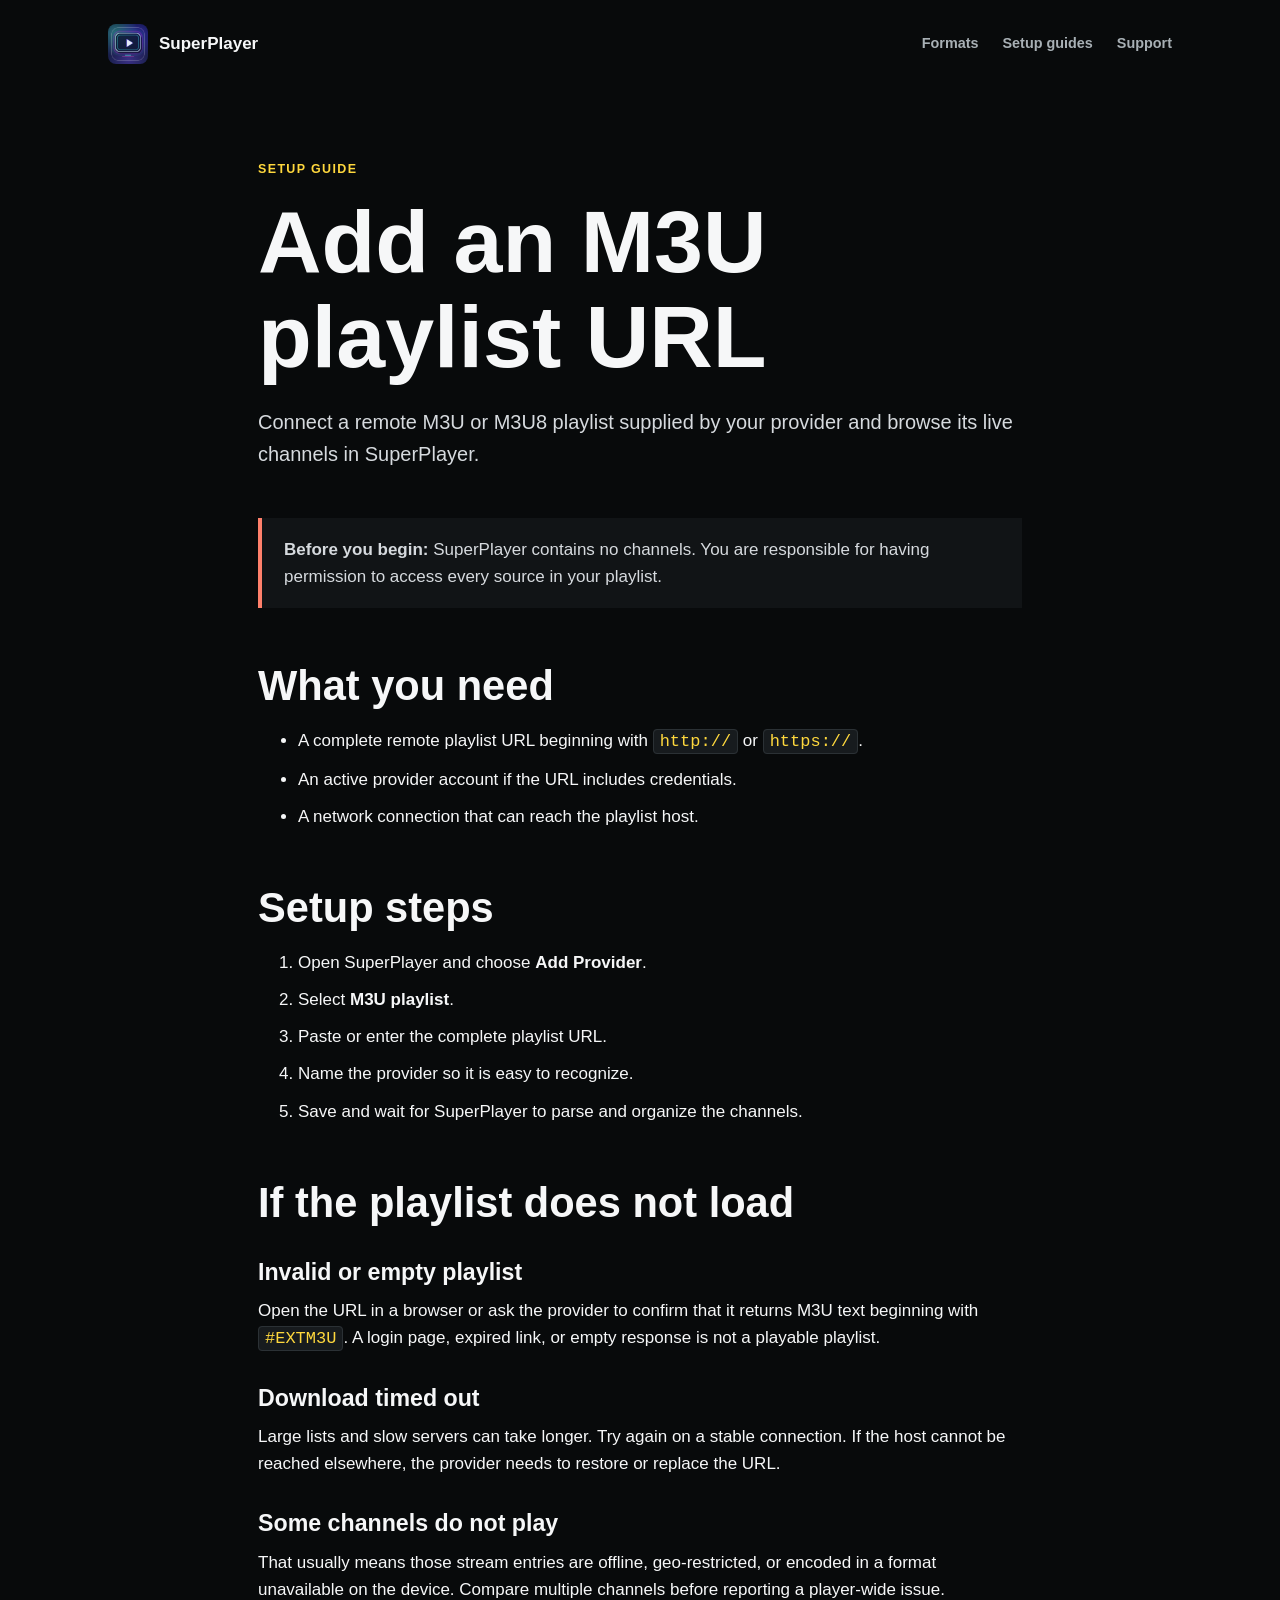
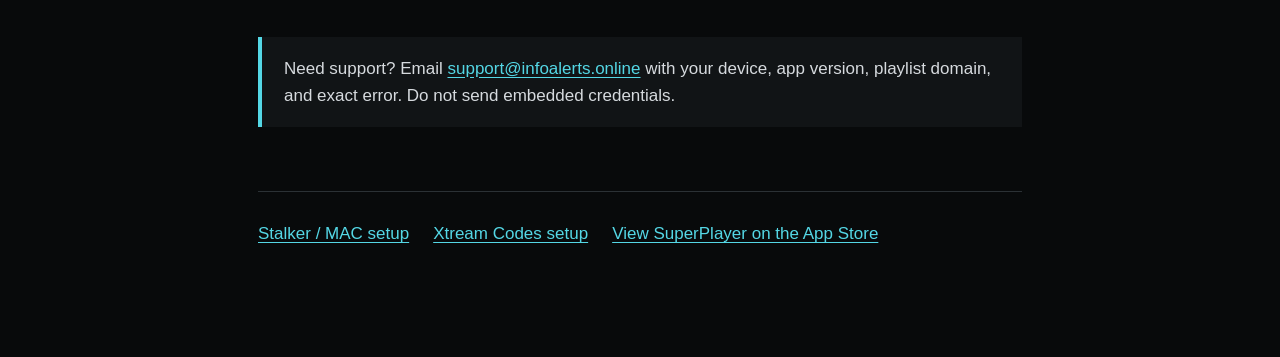
==== m3u-playlist-setup.html @ 6f810b03 "Build product landing page and setup guides" ====
<!DOCTYPE html>
<html lang="en">
<head>
  <meta charset="utf-8"><meta name="viewport" content="width=device-width, initial-scale=1">
  <title>How to Add an M3U Playlist on Apple TV | SuperPlayer</title>
  <meta name="description" content="Add a remote M3U or M3U8 playlist URL to SuperPlayer on Apple TV, iPhone, iPad, or Mac and troubleshoot common playlist errors.">
  <link rel="canonical" href="https://albertomontagnese.github.io/stalker-player-plus-site/m3u-playlist-setup.html">
  <link rel="icon" href="assets/app-icon.png"><link rel="stylesheet" href="style.css">
</head>
<body>
  <header class="site-header"><a class="brand" href="index.html"><img src="assets/app-icon.png" alt="" width="40" height="40"><span>SuperPlayer</span></a><nav><a href="index.html#formats">Formats</a><a href="index.html#guides">Setup guides</a><a href="support.html">Support</a></nav></header>
  <main class="article-shell">
    <p class="eyebrow">Setup guide</p>
    <h1>Add an M3U playlist URL</h1>
    <p class="lede">Connect a remote M3U or M3U8 playlist supplied by your provider and browse its live channels in SuperPlayer.</p>
    <div class="notice warning"><strong>Before you begin:</strong> SuperPlayer contains no channels. You are responsible for having permission to access every source in your playlist.</div>
    <h2>What you need</h2>
    <ul><li>A complete remote playlist URL beginning with <code>http://</code> or <code>https://</code>.</li><li>An active provider account if the URL includes credentials.</li><li>A network connection that can reach the playlist host.</li></ul>
    <h2>Setup steps</h2>
    <ol><li>Open SuperPlayer and choose <strong>Add Provider</strong>.</li><li>Select <strong>M3U playlist</strong>.</li><li>Paste or enter the complete playlist URL.</li><li>Name the provider so it is easy to recognize.</li><li>Save and wait for SuperPlayer to parse and organize the channels.</li></ol>
    <h2>If the playlist does not load</h2>
    <h3>Invalid or empty playlist</h3>
    <p>Open the URL in a browser or ask the provider to confirm that it returns M3U text beginning with <code>#EXTM3U</code>. A login page, expired link, or empty response is not a playable playlist.</p>
    <h3>Download timed out</h3>
    <p>Large lists and slow servers can take longer. Try again on a stable connection. If the host cannot be reached elsewhere, the provider needs to restore or replace the URL.</p>
    <h3>Some channels do not play</h3>
    <p>That usually means those stream entries are offline, geo-restricted, or encoded in a format unavailable on the device. Compare multiple channels before reporting a player-wide issue.</p>
    <div class="notice">Need support? Email <a href="mailto:support@infoalerts.online?subject=M3U%20setup%20help">support@infoalerts.online</a> with your device, app version, playlist domain, and exact error. Do not send embedded credentials.</div>
    <nav class="article-nav"><a href="stalker-mac-setup.html">Stalker / MAC setup</a><a href="xtream-codes-setup.html">Xtream Codes setup</a><a href="https://apps.apple.com/app/id6786057037">View SuperPlayer on the App Store</a></nav>
  </main>
</body>
</html>
---- style.css ----
:root {
  color-scheme: dark;
  --bg: #080a0b;
  --surface: #111416;
  --surface-2: #171b1e;
  --fg: #f6f7f8;
  --muted: #a8b0b5;
  --border: #2b3135;
  --yellow: #ffd83d;
  --cyan: #54d7e5;
  --green: #76d69a;
  --coral: #ff806b;
  --content: 1120px;
}

* { box-sizing: border-box; }
html { scroll-behavior: smooth; }
body {
  margin: 0;
  background: var(--bg);
  color: var(--fg);
  font-family: -apple-system, BlinkMacSystemFont, "SF Pro Text", "Segoe UI", sans-serif;
  font-size: 17px;
  line-height: 1.6;
}
img { display: block; max-width: 100%; }
a { color: var(--cyan); text-underline-offset: 3px; }
a:hover { color: var(--yellow); }
h1, h2, h3, p { margin-top: 0; }
h1, h2, h3 { line-height: 1.08; letter-spacing: 0; }
h1 { margin-bottom: 22px; font-size: clamp(4rem, 10vw, 8.5rem); }
h2 { margin-bottom: 18px; font-size: clamp(2rem, 5vw, 4.25rem); }
h3 { margin-bottom: 12px; font-size: 1.45rem; }

.site-header {
  position: relative;
  z-index: 2;
  display: flex;
  align-items: center;
  justify-content: space-between;
  max-width: var(--content);
  margin: 0 auto;
  padding: 24px 28px;
}
.brand { display: inline-flex; align-items: center; gap: 11px; color: var(--fg); font-weight: 750; text-decoration: none; }
.brand img { width: 40px; height: 40px; border-radius: 8px; }
.site-header nav, footer nav { display: flex; flex-wrap: wrap; gap: 24px; }
.site-header nav a, footer nav a { color: var(--muted); font-size: .9rem; font-weight: 650; text-decoration: none; }

.hero { max-width: var(--content); min-height: calc(100vh - 88px); margin: 0 auto; padding: clamp(60px, 10vh, 112px) 28px 0; }
.eyebrow { margin-bottom: 14px; color: var(--yellow); font-size: .78rem; font-weight: 800; letter-spacing: .11em; text-transform: uppercase; }
.hero-copy { max-width: 780px; margin-bottom: 28px; color: #d6dade; font-size: clamp(1.25rem, 2.4vw, 1.85rem); line-height: 1.42; }
.hero-actions { display: flex; flex-wrap: wrap; gap: 12px; margin-bottom: 14px; }
.button { display: inline-flex; min-height: 50px; align-items: center; justify-content: center; border: 1px solid var(--border); border-radius: 6px; padding: 12px 20px; font-weight: 750; text-decoration: none; }
.button.primary { border-color: var(--yellow); background: var(--yellow); color: #12130d; }
.button.secondary { background: var(--surface); color: var(--fg); }
.fine-print { color: var(--muted); font-size: .84rem; }
.product-shot { overflow: hidden; margin: clamp(48px, 8vh, 88px) 0 0; border: 1px solid var(--border); border-bottom: 0; border-radius: 8px 8px 0 0; background: var(--surface); }
.product-shot img { width: 100%; aspect-ratio: 16 / 9; object-fit: cover; }

.section { max-width: var(--content); margin: 0 auto; padding: 112px 28px; }
.section-heading { max-width: 760px; margin-bottom: 40px; }
.section-heading > p:last-child, .device-band p, .support-band p { color: var(--muted); }
.feature-grid { display: grid; grid-template-columns: repeat(3, 1fr); gap: 16px; }
.feature { min-height: 290px; border: 1px solid var(--border); border-radius: 8px; padding: 28px; background: var(--surface); }
.feature p { color: var(--muted); }
.feature-mark { display: grid; width: 42px; height: 42px; place-items: center; margin-bottom: 50px; border-radius: 6px; color: #090b0b; font-weight: 900; }
.xtream .feature-mark { background: var(--cyan); }
.stalker .feature-mark { background: var(--yellow); }
.m3u .feature-mark { background: var(--green); }
.feature a { font-weight: 700; }

.device-band { display: grid; grid-template-columns: .8fr 1.2fr; align-items: center; gap: clamp(36px, 7vw, 92px); padding: 96px max(28px, calc((100vw - var(--content)) / 2)); background: #e9edef; color: #111416; }
.device-band .eyebrow { color: #a84c38; }
.device-band p { color: #485157; }
.device-band img { border: 1px solid #c9ced1; border-radius: 8px; box-shadow: 0 24px 60px rgba(0, 0, 0, .18); }

.guide-list { border-top: 1px solid var(--border); }
.guide-list a { display: grid; grid-template-columns: minmax(220px, .7fr) 1fr; gap: 28px; padding: 25px 0; border-bottom: 1px solid var(--border); color: var(--fg); text-decoration: none; }
.guide-list a:hover strong { color: var(--yellow); }
.guide-list span { color: var(--muted); }

.support-band { display: flex; align-items: center; justify-content: space-between; gap: 36px; max-width: var(--content); margin: 24px auto 96px; border-left: 4px solid var(--coral); padding: 36px 28px; background: var(--surface); }
.support-band div { max-width: 720px; }
.support-band h2 { font-size: clamp(1.7rem, 4vw, 3rem); }

footer { display: grid; grid-template-columns: 1fr auto; gap: 20px 40px; max-width: var(--content); margin: 0 auto; border-top: 1px solid var(--border); padding: 36px 28px 56px; color: var(--muted); font-size: .88rem; }
footer div { display: flex; flex-direction: column; }
footer strong { color: var(--fg); }
footer small { grid-column: 1 / -1; }

.article-shell { max-width: 820px; margin: 0 auto; padding: 72px 28px 112px; }
.article-shell h1 { max-width: 760px; font-size: clamp(2.7rem, 7vw, 5.5rem); }
.article-shell .lede { margin-bottom: 48px; color: #d6dade; font-size: 1.25rem; }
.article-shell h2 { margin-top: 56px; font-size: clamp(1.7rem, 4vw, 2.6rem); }
.article-shell h3 { margin-top: 34px; }
.article-shell li { margin-bottom: 10px; }
.article-shell code { border: 1px solid var(--border); border-radius: 4px; padding: 2px 6px; background: var(--surface-2); color: var(--yellow); }
.notice { margin: 34px 0; border-left: 4px solid var(--cyan); padding: 18px 22px; background: var(--surface); color: #d6dade; }
.notice.warning { border-color: var(--coral); }
.article-nav { display: flex; flex-wrap: wrap; gap: 12px 24px; margin-top: 64px; border-top: 1px solid var(--border); padding-top: 28px; }

@media (max-width: 760px) {
  body { font-size: 16px; }
  .site-header { align-items: flex-start; }
  .site-header nav { justify-content: flex-end; gap: 10px 16px; }
  .site-header nav a:first-child { display: none; }
  .hero { min-height: auto; padding-top: 58px; }
  h1 { font-size: clamp(3.5rem, 20vw, 5.5rem); }
  .section { padding-top: 80px; padding-bottom: 80px; }
  .feature-grid, .device-band { grid-template-columns: 1fr; }
  .feature { min-height: 0; }
  .feature-mark { margin-bottom: 32px; }
  .device-band { padding-top: 72px; padding-bottom: 72px; }
  .guide-list a { grid-template-columns: 1fr; gap: 4px; }
  .support-band { align-items: flex-start; flex-direction: column; margin-right: 18px; margin-left: 18px; }
  footer { grid-template-columns: 1fr; }
  footer small { grid-column: auto; }
}

@media (prefers-reduced-motion: reduce) { html { scroll-behavior: auto; } }

/* Shared layout for the existing support and legal pages. */
.container { max-width: 820px; margin: 0 auto; padding: 48px 28px 96px; }
.container > header { display: flex; align-items: center; justify-content: space-between; gap: 20px; margin-bottom: 48px; border-bottom: 1px solid var(--border); padding-bottom: 24px; }
.container > header h1 { margin: 0; font-size: 1.25rem; }
.container > header nav { display: flex; flex-wrap: wrap; gap: 18px; }
.container > header nav a { margin: 0; color: var(--muted); font-size: .9rem; text-decoration: none; }
.container main h1.title { margin-bottom: 8px; font-size: clamp(2.4rem, 7vw, 4.5rem); }
.container main h2 { margin-top: 48px; font-size: 1.8rem; }
.container main h3 { margin-top: 32px; }
.container .lede { margin-bottom: 32px; color: var(--muted); font-size: 1.2rem; }
.container .card { margin: 28px 0; border: 1px solid var(--border); border-radius: 8px; padding: 24px; background: var(--surface); }
.container > footer { display: flex; max-width: none; align-items: center; justify-content: space-between; margin-top: 64px; padding: 24px 0 0; }
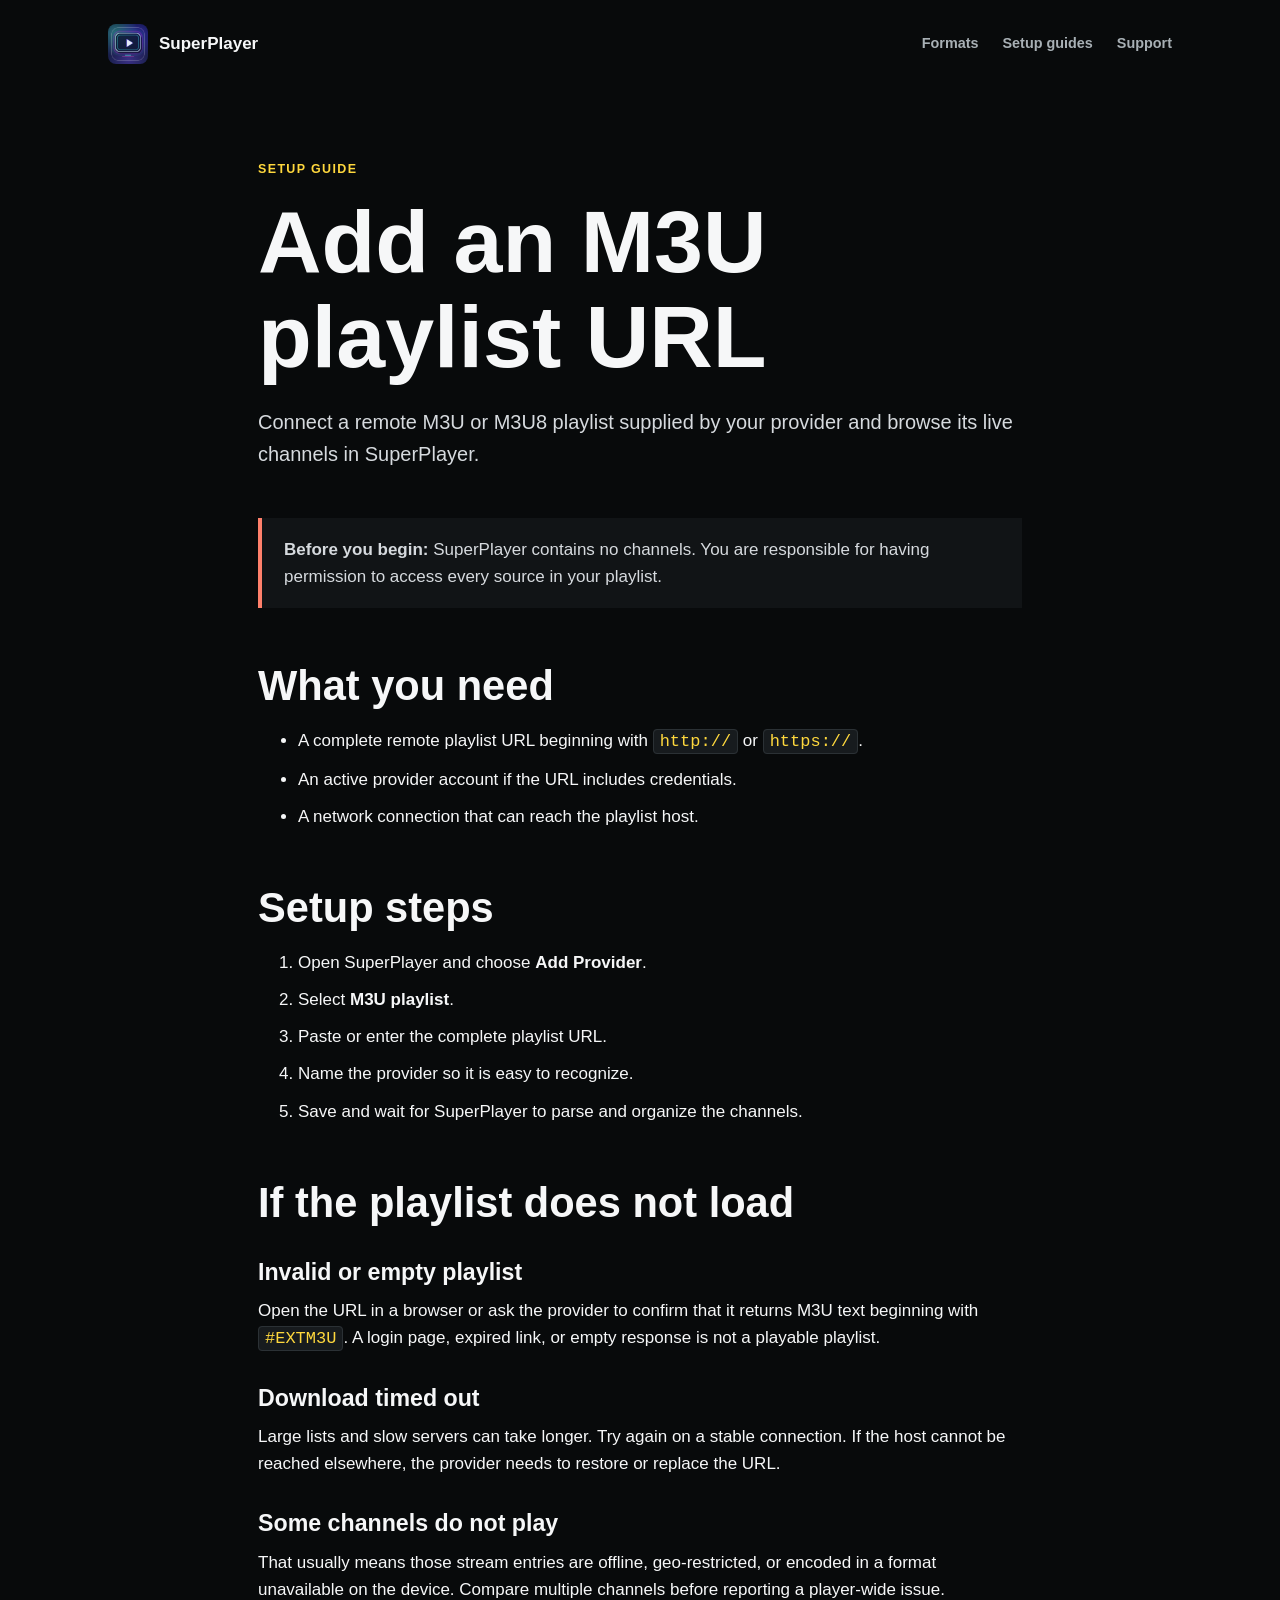
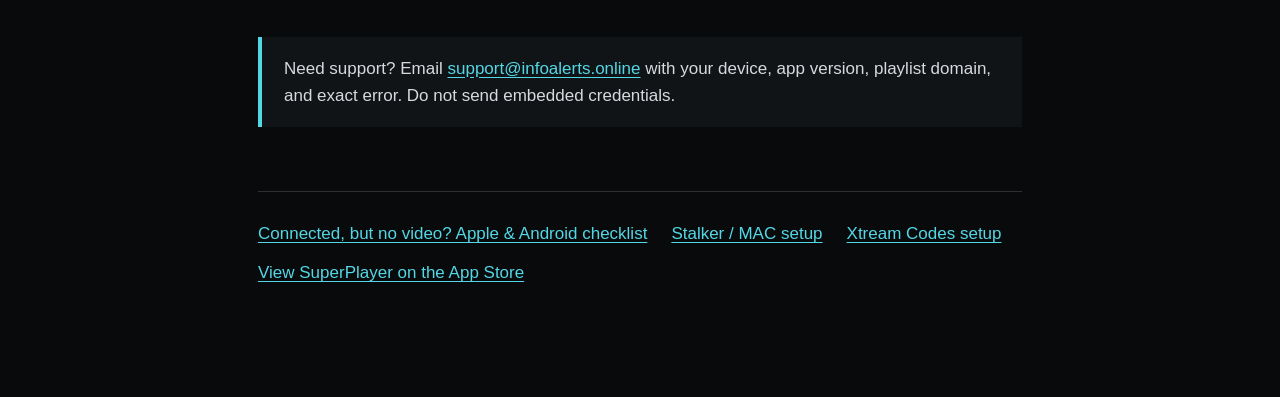
==== commit b881a0c9: "Launch playback troubleshooting guide for Apple and Android" ====
--- a/m3u-playlist-setup.html
+++ b/m3u-playlist-setup.html
@@ -26,7 +26,7 @@
     <h3>Some channels do not play</h3>
     <p>That usually means those stream entries are offline, geo-restricted, or encoded in a format unavailable on the device. Compare multiple channels before reporting a player-wide issue.</p>
     <div class="notice">Need support? Email <a href="mailto:support@infoalerts.online?subject=M3U%20setup%20help">support@infoalerts.online</a> with your device, app version, playlist domain, and exact error. Do not send embedded credentials.</div>
-    <nav class="article-nav"><a href="stalker-mac-setup.html">Stalker / MAC setup</a><a href="xtream-codes-setup.html">Xtream Codes setup</a><a href="https://apps.apple.com/app/id6786057037">View SuperPlayer on the App Store</a></nav>
+    <nav class="article-nav"><a href="iptv-connected-but-not-playing.html">Connected, but no video? Apple &amp; Android checklist</a><a href="stalker-mac-setup.html">Stalker / MAC setup</a><a href="xtream-codes-setup.html">Xtream Codes setup</a><a href="https://oura-beige.vercel.app/go/superplayer/seo_m3u_guide_sep26">View SuperPlayer on the App Store</a></nav>
   </main>
 </body>
 </html>
--- a/style.css
+++ b/style.css
@@ -99,6 +99,11 @@
 .notice { margin: 34px 0; border-left: 4px solid var(--cyan); padding: 18px 22px; background: var(--surface); color: #d6dade; }
 .notice.warning { border-color: var(--coral); }
 .article-nav { display: flex; flex-wrap: wrap; gap: 12px 24px; margin-top: 64px; border-top: 1px solid var(--border); padding-top: 28px; }
+.press-assets { display: grid; grid-template-columns: repeat(2, 1fr); gap: 16px; }
+.press-assets a { overflow: hidden; border: 1px solid var(--border); border-radius: 8px; background: var(--surface); color: var(--fg); text-decoration: none; }
+.press-assets img { width: 100%; aspect-ratio: 16 / 9; object-fit: cover; background: #050607; }
+.press-assets a:first-child img { object-fit: contain; padding: 32px; }
+.press-assets span { display: block; padding: 12px 16px; font-weight: 700; }
 
 @media (max-width: 760px) {
   body { font-size: 16px; }
@@ -114,6 +119,7 @@
   .device-band { padding-top: 72px; padding-bottom: 72px; }
   .guide-list a { grid-template-columns: 1fr; gap: 4px; }
   .support-band { align-items: flex-start; flex-direction: column; margin-right: 18px; margin-left: 18px; }
+  .press-assets { grid-template-columns: 1fr; }
   footer { grid-template-columns: 1fr; }
   footer small { grid-column: auto; }
 }
@@ -132,3 +138,29 @@
 .container .lede { margin-bottom: 32px; color: var(--muted); font-size: 1.2rem; }
 .container .card { margin: 28px 0; border: 1px solid var(--border); border-radius: 8px; padding: 24px; background: var(--surface); }
 .container > footer { display: flex; max-width: none; align-items: center; justify-content: space-between; margin-top: 64px; padding: 24px 0 0; }
+
+.skip-link { position: absolute; top: -100px; left: 20px; z-index: 10; padding: 12px; background: var(--bg); }
+.skip-link:focus { top: 12px; }
+a:focus-visible, summary:focus-visible { outline: 3px solid var(--yellow); outline-offset: 5px; }
+.playback-guide .lede { margin-bottom: 18px; }
+.playback-guide section { scroll-margin-top: 28px; }
+.symptom-picker { display: grid; gap: 10px; margin: 40px 0 64px; }
+.symptom-picker a { display: flex; justify-content: space-between; gap: 20px; padding: 20px; border: 1px solid var(--border); border-radius: 8px; background: var(--surface); color: var(--fg); text-decoration: none; }
+.symptom-picker a:hover { border-color: var(--cyan); }
+.symptom-picker a > span { max-width: 45%; color: var(--muted); font-size: .9rem; }
+.step-label { margin: 60px 0 12px; color: var(--cyan); font-size: .8rem; font-weight: 750; text-transform: uppercase; letter-spacing: .08em; }
+.playback-guide .step-label + h2 { margin-top: 0; }
+.playback-guide details { margin: 28px 0; border: 1px solid var(--border); border-radius: 8px; padding: 18px 22px; }
+.playback-guide summary { cursor: pointer; font-weight: 700; }
+.playback-guide details p { margin: 20px 0 0; }
+.download-panel { margin-top: 64px; padding: 30px; border: 1px solid var(--border); border-top: 4px solid var(--yellow); border-radius: 8px; background: var(--surface); }
+.download-panel h2 { margin-top: 0; }
+.store-grid { display: grid; grid-template-columns: 1fr 1fr; gap: 16px; margin: 26px 0 12px; }
+.store-grid .button { width: 100%; }
+.store-grid .fine-print { margin-top: 10px; }
+@media (max-width: 600px) {
+  .symptom-picker a { flex-direction: column; gap: 6px; }
+  .symptom-picker a > span { max-width: none; }
+  .store-grid { grid-template-columns: 1fr; }
+  .download-panel { padding: 22px; }
+}
